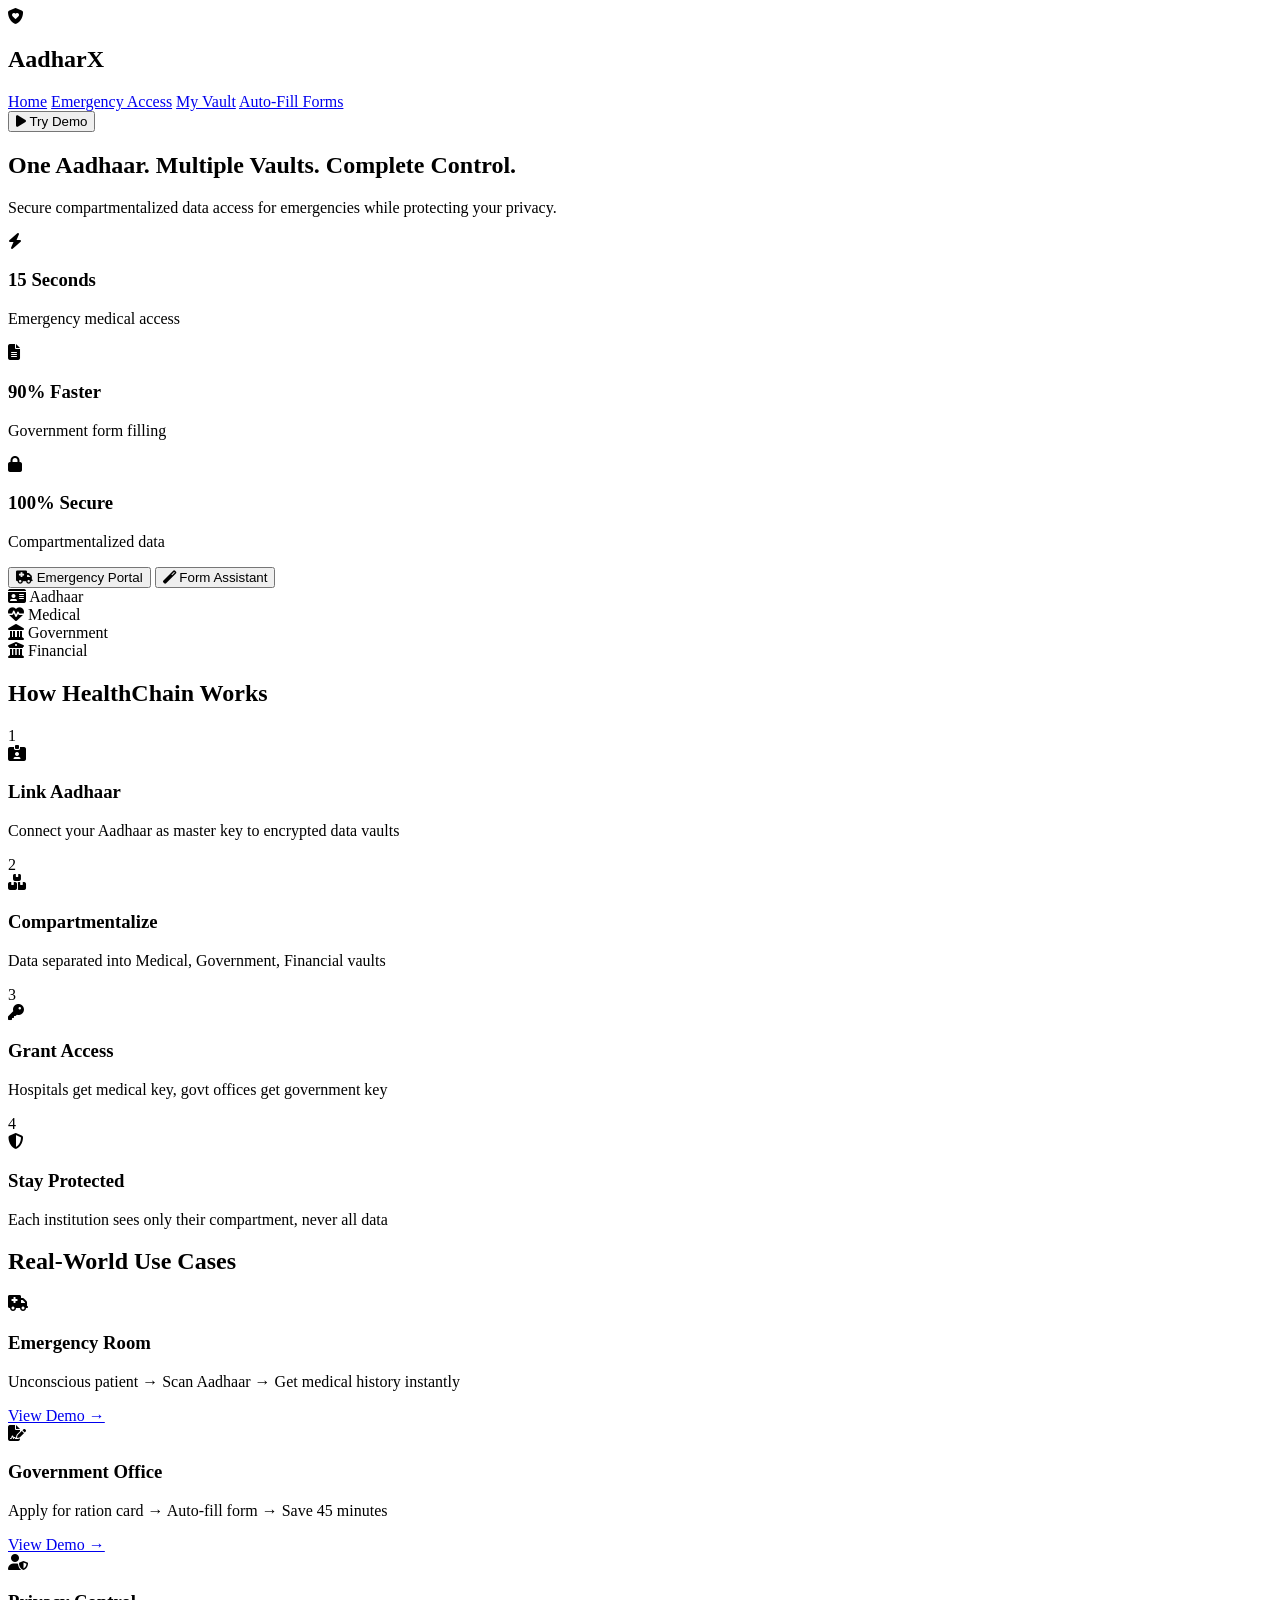
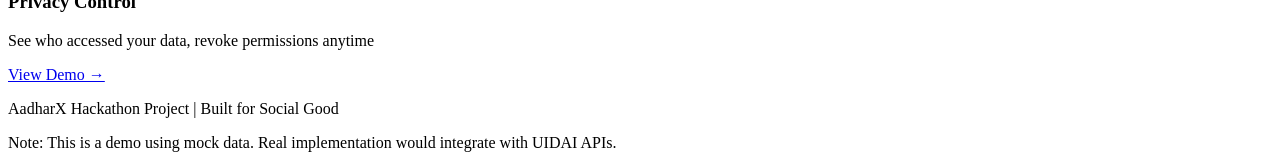
==== frontend/index.html @ f73ec1de "just made a few changes" ====
<!DOCTYPE html>
<html lang="en">
<head>
    <meta charset="UTF-8">
    <meta name="viewport" content="width=device-width, initial-scale=1.0">
    <title>AadharX - Secure  Data Vault</title>
    <link rel="stylesheet" href="styles.css">
    <link rel="stylesheet" href="https://cdnjs.cloudflare.com/ajax/libs/font-awesome/6.4.0/css/all.min.css">
</head>
<body>
    <!-- Navigation -->
    <nav class="navbar">
        <div class="logo">
            <i class="fas fa-shield-heart"></i>
            <h1>AadharX</h1>
        </div>
        <div class="nav-menu">
            <a href="index.html" class="active">Home</a>
            <a href="emergency.html">Emergency Access</a>
            <a href="myvault.html">My Vault</a>
            <a href="forms.html">Auto-Fill Forms</a>
        </div>
        <button class="demo-btn" onclick="location.href='emergency.html'">
            <i class="fas fa-play"></i> Try Demo
        </button>
    </nav>

    <!-- Hero Section -->
    <section class="hero">
        <div class="hero-content">
            <h2>One Aadhaar. Multiple Vaults. <span class="highlight">Complete Control.</span></h2>
            <p class="subtitle">Secure compartmentalized data access for emergencies while protecting your privacy.</p>
            
            <div class="hero-stats">
                <div class="stat">
                    <i class="fas fa-bolt"></i>
                    <h3>15 Seconds</h3>
                    <p>Emergency medical access</p>
                </div>
                <div class="stat">
                    <i class="fas fa-file-alt"></i>
                    <h3>90% Faster</h3>
                    <p>Government form filling</p>
                </div>
                <div class="stat">
                    <i class="fas fa-lock"></i>
                    <h3>100% Secure</h3>
                    <p>Compartmentalized data</p>
                </div>
            </div>

            <div class="cta-buttons">
                <button class="btn primary" onclick="location.href='emergency.html'">
                    <i class="fas fa-ambulance"></i> Emergency Portal
                </button>
                <button class="btn secondary" onclick="location.href='forms.html'">
                    <i class="fas fa-magic"></i> Form Assistant
                </button>
            </div>
        </div>
        <div class="hero-visual">
            <div class="vault-diagram">
                <div class="aadhaar-center">
                    <i class="fas fa-id-card"></i>
                    <span>Aadhaar</span>
                </div>
                <div class="vault medical">
                    <i class="fas fa-heart-pulse"></i>
                    <span>Medical</span>
                </div>
                <div class="vault govt">
                    <i class="fas fa-landmark"></i>
                    <span>Government</span>
                </div>
                <div class="vault financial">
                    <i class="fas fa-university"></i>
                    <span>Financial</span>
                </div>
            </div>
        </div>
    </section>

    <!-- How It Works -->
    <section class="how-it-works">
        <h2>How HealthChain Works</h2>
        <div class="steps">
            <div class="step">
                <div class="step-number">1</div>
                <i class="fas fa-id-card-alt"></i>
                <h3>Link Aadhaar</h3>
                <p>Connect your Aadhaar as master key to encrypted data vaults</p>
            </div>
            <div class="step">
                <div class="step-number">2</div>
                <i class="fas fa-boxes"></i>
                <h3>Compartmentalize</h3>
                <p>Data separated into Medical, Government, Financial vaults</p>
            </div>
            <div class="step">
                <div class="step-number">3</div>
                <i class="fas fa-key"></i>
                <h3>Grant Access</h3>
                <p>Hospitals get medical key, govt offices get government key</p>
            </div>
            <div class="step">
                <div class="step-number">4</div>
                <i class="fas fa-shield-alt"></i>
                <h3>Stay Protected</h3>
                <p>Each institution sees only their compartment, never all data</p>
            </div>
        </div>
    </section>

    <!-- Use Cases -->
    <section class="use-cases">
        <h2>Real-World Use Cases</h2>
        <div class="cases">
            <div class="case-card emergency-case">
                <i class="fas fa-ambulance"></i>
                <h3>Emergency Room</h3>
                <p>Unconscious patient → Scan Aadhaar → Get medical history instantly</p>
                <a href="emergency.html">View Demo →</a>
            </div>
            <div class="case-card form-case">
                <i class="fas fa-file-signature"></i>
                <h3>Government Office</h3>
                <p>Apply for ration card → Auto-fill form → Save 45 minutes</p>
                <a href="forms.html">View Demo →</a>
            </div>
            <div class="case-card privacy-case">
                <i class="fas fa-user-shield"></i>
                <h3>Privacy Control</h3>
                <p>See who accessed your data, revoke permissions anytime</p>
                <a href="citizen.html">View Demo →</a>
            </div>
        </div>
    </section>

    <footer>
        <p>AadharX Hackathon Project | Built for Social Good</p>
        <p class="note">Note: This is a demo using mock data. Real implementation would integrate with UIDAI APIs.</p>
    </footer>

    <script src="script.js"></script>
</body>
</html>
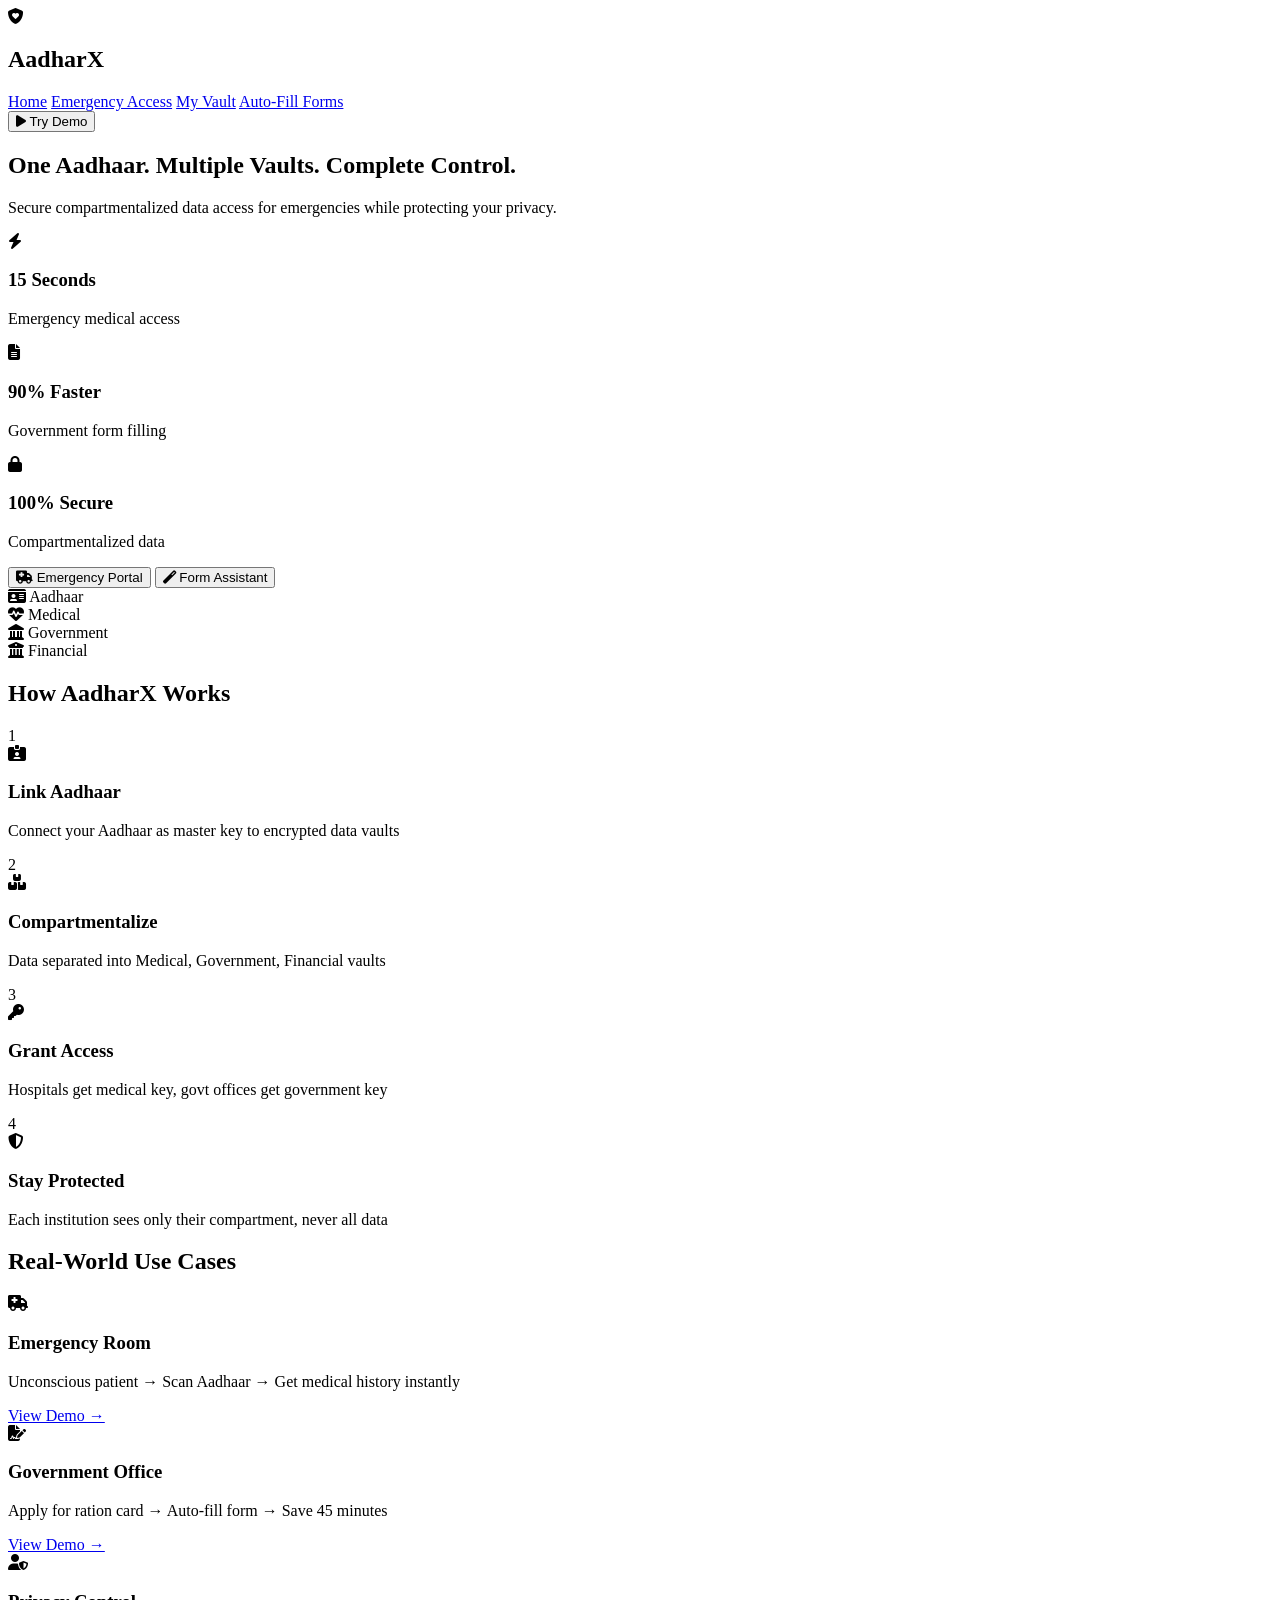
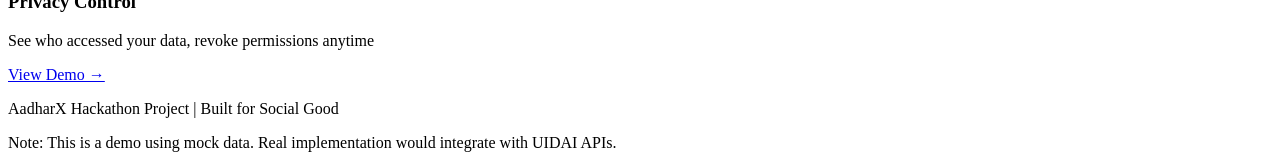
==== commit 6937913f: "feat : some more cahnges" ====
--- a/frontend/index.html
+++ b/frontend/index.html
@@ -82,7 +82,7 @@
 
     <!-- How It Works -->
     <section class="how-it-works">
-        <h2>How HealthChain Works</h2>
+        <h2>How AadharX Works</h2>
         <div class="steps">
             <div class="step">
                 <div class="step-number">1</div>
